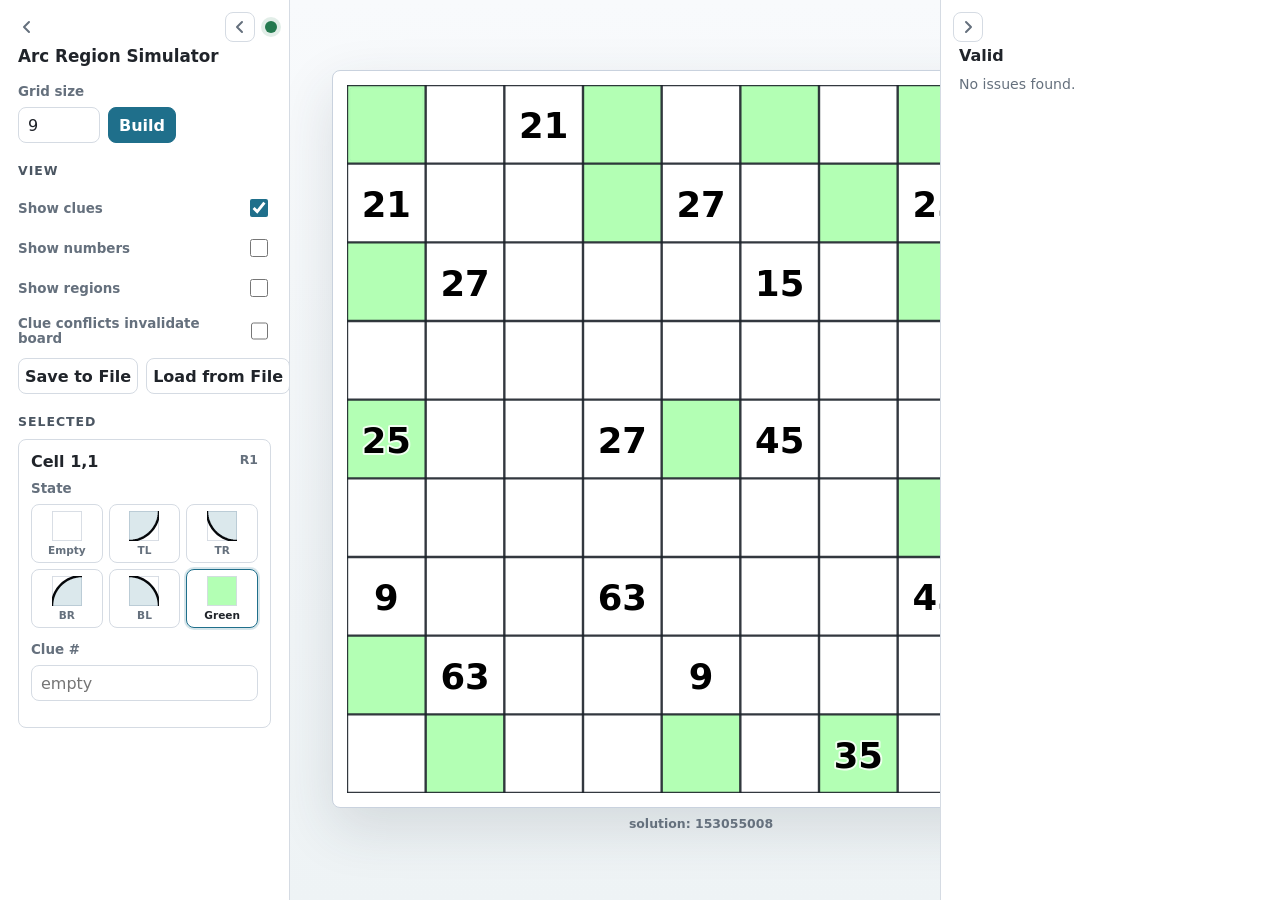
==== 05_26_arch_madness/arch_madness.html @ f351189f "initial" ====
<!doctype html>
<html lang="en">
<head>
  <meta charset="utf-8">
  <meta name="viewport" content="width=device-width, initial-scale=1">
  <title>Arc Region Simulator</title>
  <link rel="stylesheet" href="./arch_madness.css">
</head>
<body>
  <div class="app" id="app">
    <aside class="side left" id="leftPanel">
      <div class="side-bar">
        <a href="index.html" class="back-arrow" aria-label="Back to index">
          <svg viewBox="0 0 16 16" fill="none" stroke="currentColor" stroke-width="2" stroke-linecap="round" stroke-linejoin="round"><polyline points="10,3 5,8 10,13"/></svg>
        </a>
        <button class="collapse-toggle" id="collapseLeft" type="button" aria-label="Collapse left panel">
          <svg viewBox="0 0 16 16" fill="none" stroke="currentColor" stroke-width="2" stroke-linecap="round" stroke-linejoin="round"><polyline points="10,3 5,8 10,13"/></svg>
        </button>
        <span id="statusDot" class="status-dot" aria-hidden="true"></span>
      </div>
      <div class="side-content">
        <div class="brand">
          <h1>Arc Region Simulator</h1>
        </div>

        <section class="control">
          <label for="sizeInput">Grid size</label>
          <div class="row">
            <input id="sizeInput" class="size-input" type="number" min="1" max="30" value="5">
            <button id="resizeButton" class="primary" type="button">Build</button>
          </div>
        </section>

        <section>
          <h2>View</h2>
          <div class="toggle-row">
            <label for="showClues">Show clues</label>
            <input id="showClues" type="checkbox">
          </div>
          <div class="toggle-row">
            <label for="showNumbers">Show numbers</label>
            <input id="showNumbers" type="checkbox">
          </div>
          <div class="toggle-row">
            <label for="showRegions">Show regions</label>
            <input id="showRegions" type="checkbox">
          </div>
          <div class="toggle-row">
            <label for="enforceClues">Clue conflicts invalidate board</label>
            <input id="enforceClues" type="checkbox">
          </div>
          <div class="button-stack">
            <button id="saveFile" type="button">Save to File</button>
            <button id="loadFile" type="button">Load from File</button>
          </div>
          <input id="loadFileInput" type="file" accept=".arcboard" hidden>
        </section>

        <section>
          <h2>Selected</h2>
          <div class="selected-card">
            <div class="selected-title">
              <span id="selectedName">Cell</span>
              <span id="selectedRegion" class="cell-chip">R-</span>
            </div>
            <div class="control">
              <label>State</label>
              <div id="statePicker" class="state-picker"></div>
            </div>
            <div class="control">
              <label for="selectedClueInput">Clue #</label>
              <input id="selectedClueInput" type="number" step="1" placeholder="empty">
            </div>
          </div>
        </section>
      </div>
    </aside>

    <main class="board-shell">
      <div class="board-wrap">
        <div class="board-frame">
          <svg id="gridSvg" role="img" aria-label="Arc puzzle grid"></svg>
        </div>
        <div id="solution" class="solution"></div>
      </div>
    </main>

    <aside class="side right" id="rightPanel">
      <div class="side-bar">
        <button class="collapse-toggle" id="collapseRight" type="button" aria-label="Collapse right panel">
          <svg viewBox="0 0 16 16" fill="none" stroke="currentColor" stroke-width="2" stroke-linecap="round" stroke-linejoin="round"><polyline points="6,3 11,8 6,13"/></svg>
        </button>
      </div>
      <div class="side-content">
        <section>
          <div class="status-line">
            <span id="statusWord" class="status-word">Not valid</span>
            <span id="regionCount" class="summary">0 regions</span>
          </div>
          <div id="statusSummary" class="summary"></div>
          <div id="issueList" class="issue-list"></div>
        </section>

        <section id="regionsPanel">
          <h2>Regions</h2>
          <div id="regionList" class="region-list"></div>
        </section>
      </div>
    </aside>
  </div>

  <div id="winModal" class="win-modal" hidden>
    <div class="win-box">
      <h2 class="win-title">Congratulations!</h2>
      <p class="win-sub">you're the best :)</p>
      <a class="win-cta" href="arch_madness.html" id="winCta">
        now take on the real thing
        <svg viewBox="0 0 16 16" fill="none" stroke="currentColor" stroke-width="2" stroke-linecap="round" stroke-linejoin="round"><polyline points="6,3 11,8 6,13"/></svg>
      </a>
    </div>
  </div>

  <script src="./arch_madness.js"></script>
</body>
</html>
---- 05_26_arch_madness/arch_madness.css ----
:root {
  color-scheme: light;
  --ink: #20242a;
  --muted: #65707d;
  --line: #d5dbe3;
  --panel: #ffffff;
  --wash: #f4f6f8;
  --accent: #1f6f8b;
  --accent-strong: #15536a;
  --bad: #b73434;
  --good: #24794f;
  --green: #8fcb90;
  --green-dark: #0d5d35;
  --cell-line: #1d232b;
  --rail: 48px;

  /* ---- Board presentation — tweak these freely (also editable in devtools) ---- */
  --cell-empty: #ffffff;                          /* white (unscored) cell fill */
  --arc-color: #05070a;                           /* arc curve stroke */
  --green-fill: #b3ffb4;                          /* green cell, regions off */
  --green-fill-regions: rgba(22, 130, 77, 0.58);  /* green cell, regions on */

  --arc-disk-tint: rgba(31, 111, 139, 0.16);      /* arc disk tint in state previews */

  --cell-label-size: 0.05ex;                      /* board number size (1 = one cell) */
  --label-grey: rgba(0, 0, 0, 1);           /* default number — the hint, or computed score */
  --label-match: #1a9b54;                         /* green when the region matches the hint */
  --label-wrong: #caa500;                         /* yellow when "invalidates" is on and unmet */

  --label-outline: rgba(255, 255, 255, 0.8);      /* halo/outline behind numbers */
  --label-outline-size: 0.05;                     /* halo/outline thickness (1 = one cell) */
  --label-wrong-outline: rgba(40, 33, 0, 0.5);    /* darker halo so yellow stays readable */

  /* region fill palette, cycled by region index */
  --region-0: #f1a25d;
  --region-1: #81bf76;
  --region-2: #6da7df;
  --region-3: #e47795;
  --region-4: #b49adf;
  --region-5: #d8ca5c;
  --region-6: #62bdb6;
  --region-7: #ed7f68;
  --region-8: #8db36a;
  --region-9: #9aa4e8;
  --region-10: #d99fcb;
  --region-11: #70b486;

  font-family:
    Inter, ui-sans-serif, system-ui, -apple-system, BlinkMacSystemFont, "Segoe UI",
    sans-serif;
}

* {
  box-sizing: border-box;
}

body {
  margin: 0;
  min-height: 100vh;
  color: var(--ink);
  background:
    linear-gradient(180deg, #f8fafc 0%, #eef3f5 100%);
}

.app {
  display: grid;
  grid-template-columns: minmax(240px, 290px) minmax(320px, 1fr) minmax(270px, 340px);
  min-height: 100vh;
}

.app.left-collapsed {
  grid-template-columns: var(--rail) minmax(320px, 1fr) minmax(270px, 340px);
}

.app.right-collapsed {
  grid-template-columns: minmax(240px, 290px) minmax(320px, 1fr) var(--rail);
}

.app.left-collapsed.right-collapsed {
  grid-template-columns: var(--rail) minmax(320px, 1fr) var(--rail);
}

.side {
  background: var(--panel);
  border-color: var(--line);
  overflow: auto;
  position: relative;
}

.side-content {
  padding: 4px 18px 18px;
}

.side-bar {
  display: flex;
  align-items: center;
  padding: 12px 12px 0;
}

.left .side-bar {
  justify-content: flex-end;
  gap: 10px;
}

.back-arrow {
  color: var(--muted);
  display: flex;
  align-items: center;
  justify-content: center;
  width: 30px;
  height: 30px;
  flex-shrink: 0;
  margin-right: auto;
}

.back-arrow:hover { color: var(--accent); }
.back-arrow svg { width: 16px; height: 16px; }

.app.left-collapsed .left .side-bar {
  flex-direction: column;
  align-items: center;
  justify-content: flex-start;
  padding: 12px 0;
  gap: 10px;
}

.right .side-bar {
  justify-content: flex-start;
}

.collapse-toggle {
  width: 30px;
  min-height: 30px;
  padding: 0;
  display: flex;
  align-items: center;
  justify-content: center;
  flex-shrink: 0;
  color: var(--muted);
}

.collapse-toggle svg {
  width: 16px;
  height: 16px;
  transition: transform 140ms ease;
}

.left  .collapse-toggle.collapsed svg { transform: scaleX(-1); }
.right .collapse-toggle.collapsed svg { transform: scaleX(-1); }

.app.left-collapsed .left .side-content,
.app.right-collapsed .right .side-content {
  display: none;
}

.app.left-collapsed .left .side-bar,
.app.right-collapsed .right .side-bar {
  padding: 12px 9px;
}

.left {
  border-right: 1px solid var(--line);
}

.right {
  border-left: 1px solid var(--line);
}

.brand {
  display: flex;
  align-items: center;
  justify-content: space-between;
  gap: 12px;
  margin-bottom: 18px;
}

h1 {
  margin: 0;
  font-size: 1.05rem;
  font-weight: 760;
  letter-spacing: 0;
}

h2 {
  margin: 20px 0 10px;
  font-size: 0.78rem;
  font-weight: 760;
  letter-spacing: 0.08em;
  text-transform: uppercase;
  color: #4b5662;
}

.status-dot {
  width: 12px;
  height: 12px;
  border-radius: 50%;
  background: var(--bad);
  box-shadow: 0 0 0 4px rgba(183, 52, 52, 0.13);
  flex: 0 0 auto;
}

.status-dot.valid {
  background: var(--good);
  box-shadow: 0 0 0 4px rgba(36, 121, 79, 0.13);
}

.control {
  display: grid;
  gap: 8px;
  margin-bottom: 14px;
}

.row {
  display: flex;
  align-items: center;
  gap: 8px;
}

label {
  font-size: 0.84rem;
  color: var(--muted);
  font-weight: 650;
}

input[type="number"],
input[type="text"],
select {
  width: 100%;
  min-height: 36px;
  border: 1px solid var(--line);
  border-radius: 8px;
  padding: 7px 9px;
  color: var(--ink);
  background: #fff;
  font: inherit;
  outline: none;
}

input[type="number"]:focus,
input[type="text"]:focus,
select:focus {
  border-color: var(--accent);
  box-shadow: 0 0 0 3px rgba(31, 111, 139, 0.13);
}

.size-input {
  max-width: 82px;
}

button {
  min-height: 36px;
  border: 1px solid var(--line);
  border-radius: 8px;
  padding: 7px 10px;
  color: var(--ink);
  background: #fff;
  font: inherit;
  font-weight: 690;
  cursor: pointer;
  transition: 140ms ease;
  transition-property: background, border-color, color, transform;
}

button:hover {
  border-color: #aeb8c5;
  background: #f8fafb;
}

button:active {
  transform: translateY(1px);
}

button.primary {
  color: #fff;
  background: var(--accent);
  border-color: var(--accent);
}

button.primary:hover {
  background: var(--accent-strong);
  border-color: var(--accent-strong);
}

.toggle-row {
  display: flex;
  align-items: center;
  justify-content: space-between;
  gap: 10px;
  min-height: 38px;
  padding: 8px 0;
}

.toggle-row input {
  width: 18px;
  height: 18px;
  accent-color: var(--accent);
}

.button-stack {
  display: grid;
  grid-template-columns: 1fr 1fr;
  gap: 8px;
  margin-top: 4px;
}

.button-stack button {
  padding: 7px 6px;
  white-space: nowrap;
}

.selected-card,
.region-card,
.issue {
  border: 1px solid var(--line);
  border-radius: 8px;
  background: #fff;
}

.selected-card {
  padding: 12px;
}

.selected-title {
  display: flex;
  justify-content: space-between;
  gap: 8px;
  margin-bottom: 10px;
  font-weight: 760;
}

.cell-chip {
  color: var(--muted);
  font-weight: 720;
  font-size: 0.78rem;
}

.board-shell {
  position: relative;
  display: grid;
  place-items: center;
  padding: clamp(18px, 4vw, 42px);
  min-width: 0;
  overflow: auto;
}

.board-wrap {
  display: flex;
  flex-direction: column;
  align-items: center;
  gap: 8px;
}

.board-frame {
  width: min(82vmin, 900px);
  max-width: 100%;
  aspect-ratio: 1;
  background: #ffffff;
  border: 1px solid #c9d2de;
  border-radius: 8px;
  box-shadow: 0 20px 55px rgba(40, 54, 70, 0.14);
  padding: clamp(8px, 1.3vw, 14px);
}

#gridSvg {
  width: 100%;
  height: 100%;
  display: block;
  touch-action: manipulation;
  user-select: none;
}

.solution {
  font-size: 0.78rem;
  font-weight: 700;
  color: var(--muted);
  white-space: nowrap;
}

.solution.invalid {
  color: var(--bad);
}

.solution.solved {
  color: var(--good);
  font-weight: 800;
}

.cell-shape,
.green-overlay,
.grid-line,
.cell-hit,
.select-outline,
.issue-outline {
  vector-effect: non-scaling-stroke;
}

.cell-hit {
  fill: transparent;
  cursor: pointer;
}

.cell-hit:hover + .hover-outline {
  opacity: 1;
}

.grid-line {
  stroke: var(--cell-line);
  stroke-width: 2.4;
  opacity: 0.9;
  pointer-events: none;
}

.arc-stroke {
  vector-effect: none;
  fill: none;
  stroke: var(--arc-color);
  stroke-width: 0.14;
  stroke-linecap: round;
  pointer-events: none;
}

.arc-stroke.dangling {
  stroke: var(--bad);
  stroke-width: 0.17;
  stroke-dasharray: 0.16 0.09;
}

.green-overlay {
  fill: var(--green-fill);
}

#gridSvg.show-regions .green-overlay {
  fill: var(--green-fill-regions);
}

.cell-label {
  fill: var(--label-grey);
  font-size: var(--cell-label-size);
  paint-order: stroke;
  stroke: var(--label-outline);
  stroke-width: var(--label-outline-size);
  stroke-linejoin: round;
  text-anchor: middle;
  dominant-baseline: central;
  font-weight: 700;
  pointer-events: none;
  user-select: none;
}

.cell-label.match {
  fill: var(--label-match);
  font-weight: 860;
}

.cell-label.wrong {
  fill: var(--label-wrong);
  font-weight: 820;
  stroke: var(--label-wrong-outline);
}

.select-outline {
  fill: none;
  stroke: #0e5f7b;
  stroke-width: 0.055;
  pointer-events: none;
}

.issue-outline {
  fill: none;
  stroke: var(--bad);
  stroke-width: 0.044;
  stroke-dasharray: 0.09 0.05;
  pointer-events: none;
}

.state-picker {
  display: grid;
  grid-template-columns: repeat(3, 1fr);
  gap: 6px;
}

.state-option {
  display: grid;
  place-items: center;
  gap: 3px;
  min-height: auto;
  padding: 6px 3px;
  font-size: 0.66rem;
  font-weight: 720;
  color: var(--muted);
}

.state-option.active {
  border-color: var(--accent);
  color: var(--ink);
  box-shadow: 0 0 0 2px rgba(31, 111, 139, 0.18);
}

.cell-preview {
  width: 30px;
  height: 30px;
  display: block;
}

.preview-cell {
  stroke: var(--line);
  stroke-width: 0.06;
}

.preview-disk {
  fill: var(--arc-disk-tint);
}

.preview-arc {
  fill: none;
  stroke: var(--arc-color);
  stroke-width: 0.08;
  stroke-linecap: round;
}

.hover-outline {
  fill: none;
  stroke: #111821;
  stroke-width: 0.03;
  opacity: 0;
  pointer-events: none;
}

.status-line {
  display: flex;
  align-items: center;
  justify-content: space-between;
  gap: 12px;
  margin-bottom: 10px;
}

.status-word {
  font-weight: 810;
  font-size: 1rem;
}

.summary {
  color: var(--muted);
  font-size: 0.88rem;
  line-height: 1.4;
}

.issue-list {
  display: grid;
  gap: 8px;
  margin-top: 10px;
}

.issue {
  padding: 9px 10px;
  border-color: rgba(183, 52, 52, 0.3);
  background: #fff8f8;
  color: #6e2424;
  font-size: 0.84rem;
  line-height: 1.35;
}

.region-list {
  display: grid;
  gap: 8px;
  margin-top: 10px;
}

.region-card {
  display: grid;
  grid-template-columns: 12px 1fr;
  gap: 10px;
  padding: 10px;
}

.swatch {
  width: 12px;
  border-radius: 4px;
  min-height: 100%;
}

.region-head {
  display: flex;
  align-items: baseline;
  justify-content: space-between;
  gap: 8px;
  margin-bottom: 5px;
  font-weight: 790;
}

.region-score {
  color: var(--accent-strong);
  font-size: 0.86rem;
  white-space: nowrap;
}

.metric-grid {
  display: grid;
  grid-template-columns: 1fr 1fr;
  gap: 4px 12px;
  color: var(--muted);
  font-size: 0.82rem;
  line-height: 1.35;
}

.metric-grid strong {
  color: var(--ink);
  font-weight: 740;
}

.empty-note {
  color: var(--muted);
  font-size: 0.88rem;
  padding: 10px 0;
}

@media (min-width: 1021px) {
  .app {
    height: 100vh;
  }

  .side,
  .board-shell {
    min-height: 0;
  }
}

@media (max-width: 1020px) {
  .app {
    grid-template-columns: 260px minmax(320px, 1fr);
  }

  .right {
    grid-column: 1 / -1;
    border-left: 0;
    border-top: 1px solid var(--line);
    max-height: 42vh;
  }
}

@media (max-width: 720px) {
  .app {
    display: block;
  }

  .left,
  .right {
    border: 0;
    border-bottom: 1px solid var(--line);
  }

  .board-shell {
    min-height: 58vh;
  }

  .board-frame {
    width: min(94vw, 94vh);
  }
}

/* ---- Win modal ---- */
@keyframes win-fade {
  from { opacity: 0; }
  to   { opacity: 1; }
}

.win-modal {
  position: fixed;
  inset: 0;
  display: flex;
  align-items: center;
  justify-content: center;
  z-index: 1000;
  animation: win-fade 1.8s ease both;
}

.win-modal[hidden] { display: none; }

.win-box {
  background: rgba(180, 255, 185, 0.55);
  border-radius: 20px;
  padding: 48px 52px 40px;
  text-align: center;
  display: flex;
  flex-direction: column;
  align-items: center;
  gap: 10px;
}

.win-title {
  margin: 0;
  font-size: 2.8rem;
  font-weight: 860;
  letter-spacing: -0.02em;
  color: #0d3d1a;
}

.win-sub {
  margin: 0;
  font-size: 1.15rem;
  color: #1a5c2a;
  font-weight: 500;
}

.win-cta {
  margin-top: 24px;
  display: inline-flex;
  align-items: center;
  gap: 6px;
  padding: 13px 24px;
  background: rgba(22, 130, 77, 0.75);
  color: #fff;
  border-radius: 10px;
  text-decoration: none;
  font-size: 0.97rem;
  font-weight: 700;
  transition: background 140ms ease;
}

.win-cta svg {
  width: 16px;
  height: 16px;
  flex-shrink: 0;
}

.win-cta:hover {
  background: rgba(22, 130, 77, 0.95);
}
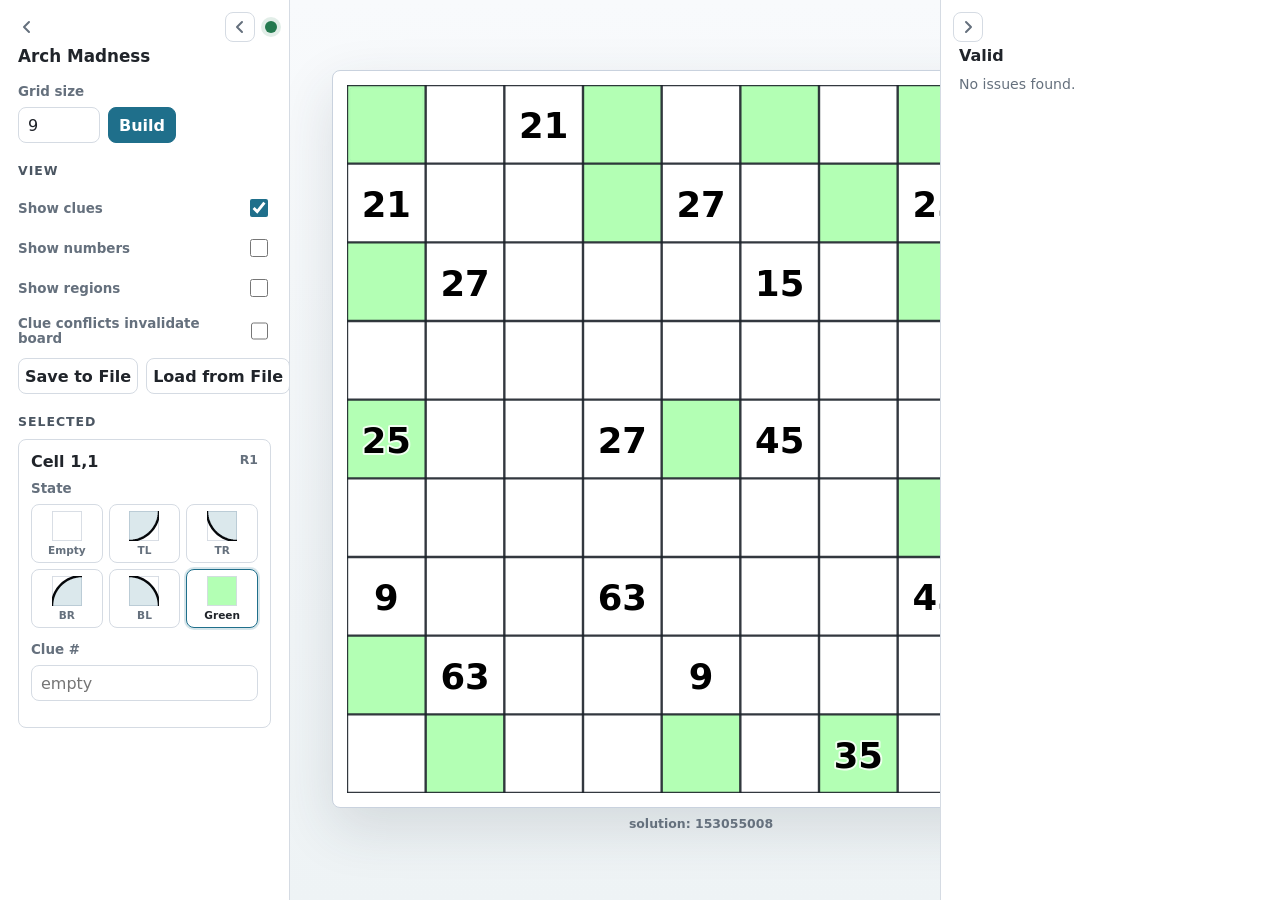
==== commit 30f38472: "small fixes" ====
--- a/05_26_arch_madness/arch_madness.html
+++ b/05_26_arch_madness/arch_madness.html
@@ -3,7 +3,7 @@
 <head>
   <meta charset="utf-8">
   <meta name="viewport" content="width=device-width, initial-scale=1">
-  <title>Arc Region Simulator</title>
+  <title>Arch Madness</title>
   <link rel="stylesheet" href="./arch_madness.css">
 </head>
 <body>
@@ -20,7 +20,7 @@
       </div>
       <div class="side-content">
         <div class="brand">
-          <h1>Arc Region Simulator</h1>
+          <h1>Arch Madness</h1>
         </div>
 
         <section class="control">
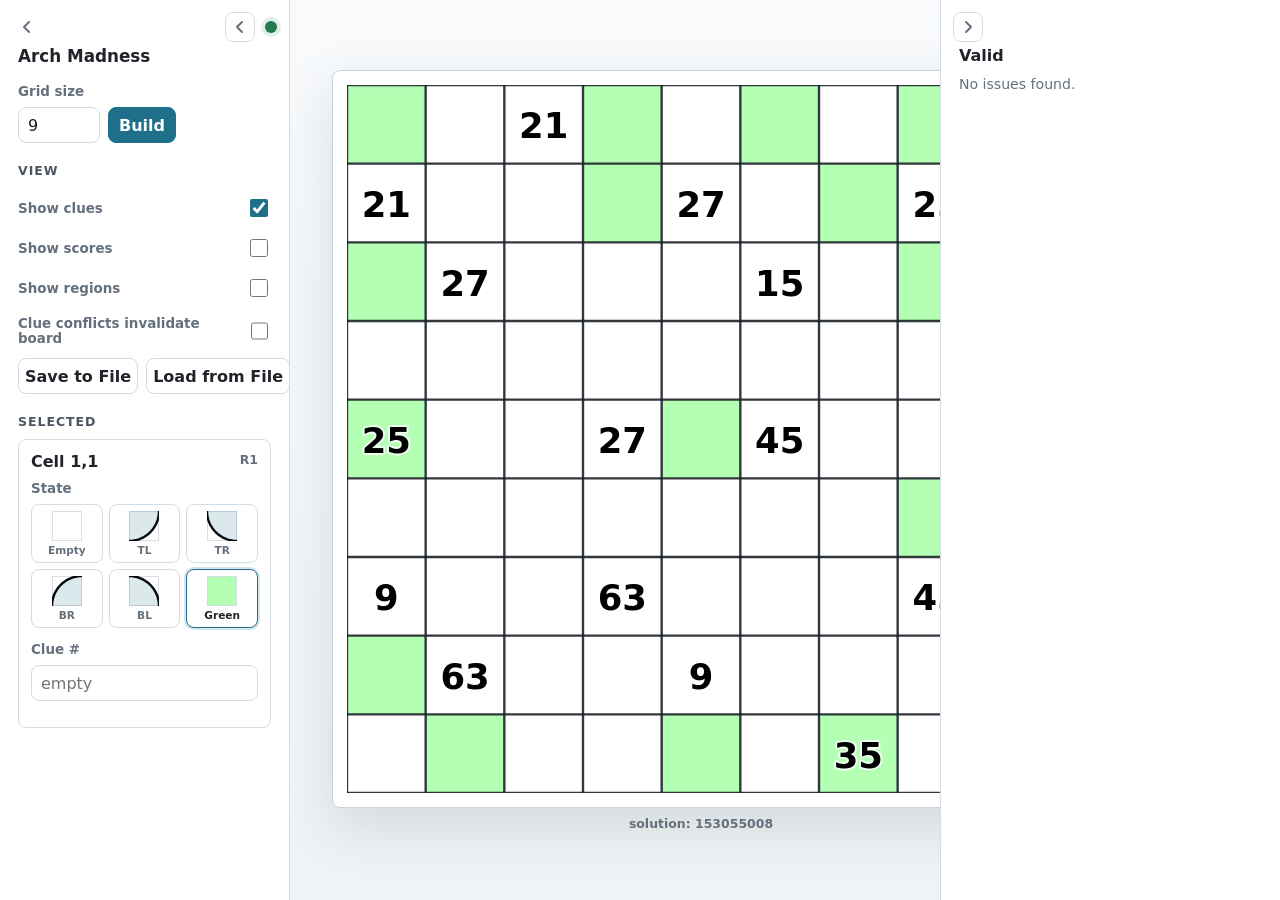
==== commit b6fc81e5: "consistent wording (numbers -> scores)" ====
--- a/05_26_arch_madness/arch_madness.html
+++ b/05_26_arch_madness/arch_madness.html
@@ -38,8 +38,8 @@
             <input id="showClues" type="checkbox">
           </div>
           <div class="toggle-row">
-            <label for="showNumbers">Show numbers</label>
-            <input id="showNumbers" type="checkbox">
+            <label for="showScores">Show scores</label>
+            <input id="showScores" type="checkbox">
           </div>
           <div class="toggle-row">
             <label for="showRegions">Show regions</label>
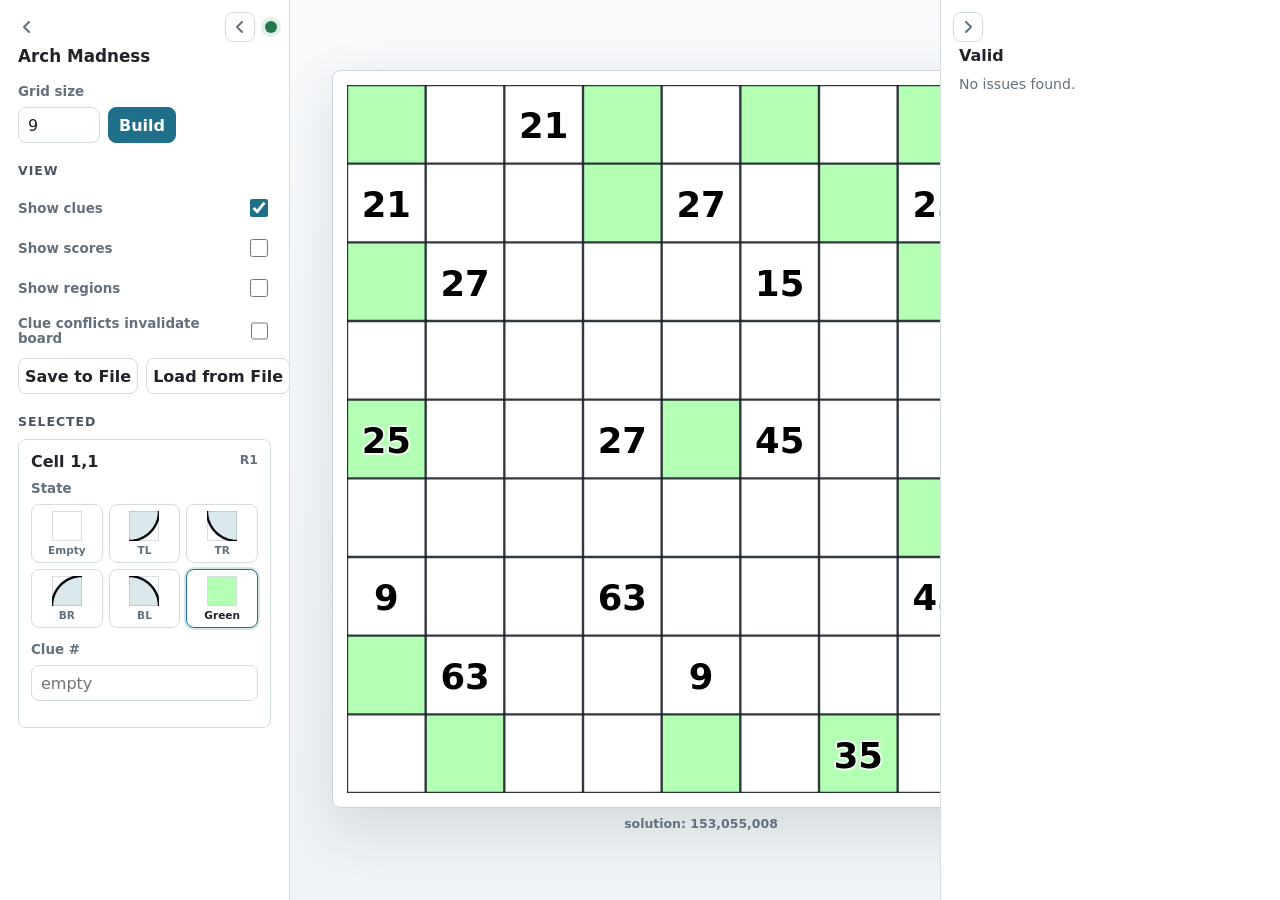
==== commit de4ac80d: "small fix 2" ====
--- a/05_26_arch_madness/arch_madness.html
+++ b/05_26_arch_madness/arch_madness.html
@@ -5,6 +5,7 @@
   <meta name="viewport" content="width=device-width, initial-scale=1">
   <title>Arch Madness</title>
   <link rel="stylesheet" href="./arch_madness.css">
+  <link rel="stylesheet" href="bg_lock.css">
 </head>
 <body>
   <div class="app" id="app">
--- a/05_26_arch_madness/arch_madness.css
+++ b/05_26_arch_madness/arch_madness.css
@@ -54,12 +54,14 @@
   box-sizing: border-box;
 }
 
+html {
+    background: linear-gradient(180deg, #f8fafc 0%, #eef3f5 100%);
+}
+
 body {
   margin: 0;
   min-height: 100vh;
   color: var(--ink);
-  background:
-    linear-gradient(180deg, #f8fafc 0%, #eef3f5 100%);
 }
 
 .app {
@@ -447,6 +449,10 @@
   user-select: none;
 }
 
+#gridSvg.compact-numbers .cell-label {
+  font-size: calc(var(--cell-label-size) / 1.5);
+}
+
 .cell-label.match {
   fill: var(--label-match);
   font-weight: 860;
@@ -656,6 +662,11 @@
   .board-frame {
     width: min(94vw, 94vh);
   }
+
+  /* On mobile the left panel stacks vertically and defaults to collapsed, so
+     flip the toggle arrow direction to match that orientation. */
+  .left .collapse-toggle svg { transform: scaleX(-1); }
+  .left .collapse-toggle.collapsed svg { transform: none; }
 }
 
 /* ---- Win modal ---- */
--- a/05_26_arch_madness/bg_lock.css
+++ b/05_26_arch_madness/bg_lock.css
@@ -0,0 +1,18 @@
+html {
+  background: linear-gradient(180deg, #f8fafc 0%, #eef3f5 100%);
+}
+
+body {
+  margin: 0;
+  min-height: 100dvh;
+  background: transparent;
+}
+
+body::before {
+  content: "";
+  position: fixed;
+  inset: 0;
+  z-index: -1;
+  pointer-events: none;
+  background: linear-gradient(180deg, #f8fafc 0%, #eef3f5 100%);
+}
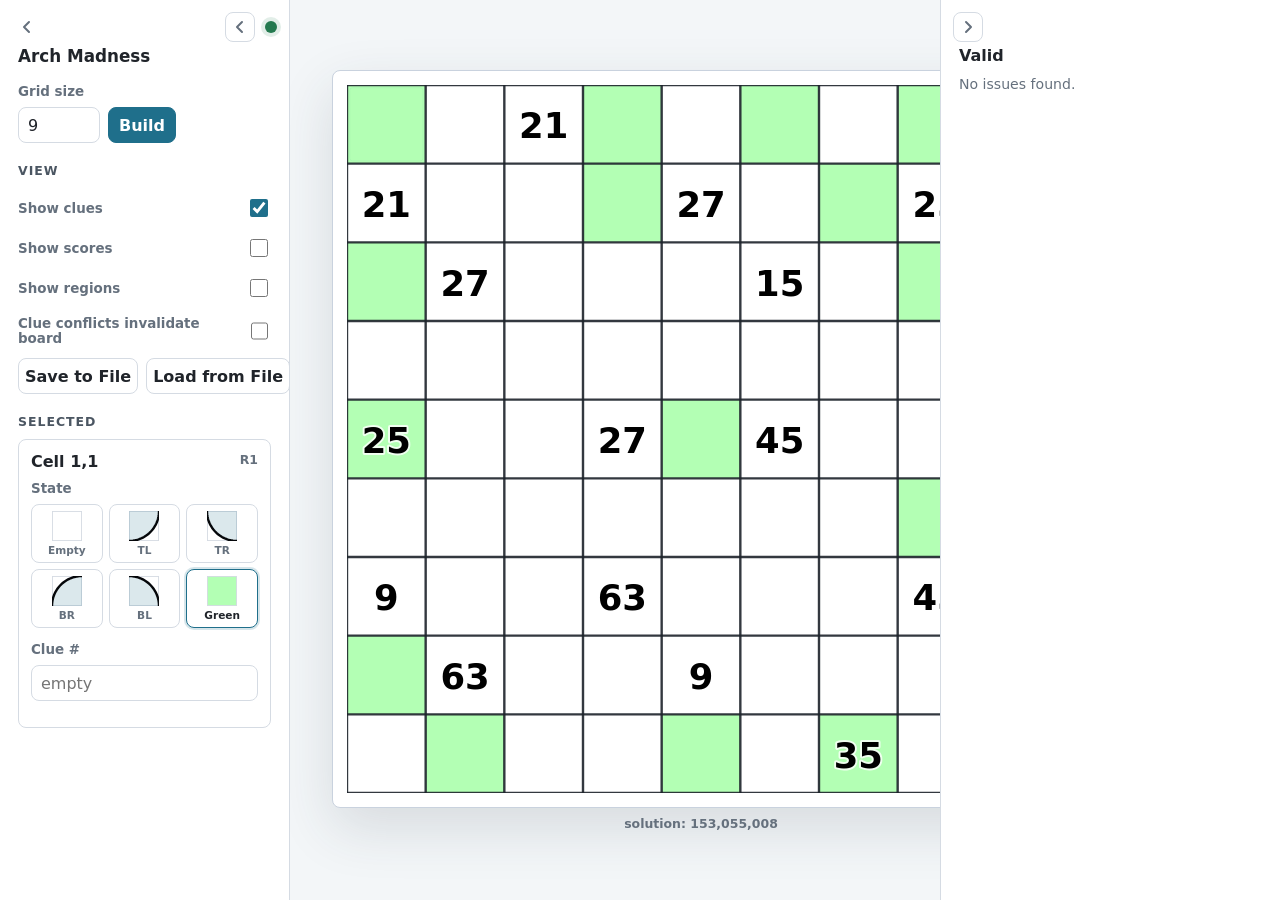
==== commit 1ef02b5f: "replace gradient with solid color" ====
--- a/05_26_arch_madness/arch_madness.html
+++ b/05_26_arch_madness/arch_madness.html
@@ -5,7 +5,6 @@
   <meta name="viewport" content="width=device-width, initial-scale=1">
   <title>Arch Madness</title>
   <link rel="stylesheet" href="./arch_madness.css">
-  <link rel="stylesheet" href="bg_lock.css">
 </head>
 <body>
   <div class="app" id="app">
--- a/05_26_arch_madness/arch_madness.css
+++ b/05_26_arch_madness/arch_madness.css
@@ -55,7 +55,7 @@
 }
 
 html {
-    background: linear-gradient(180deg, #f8fafc 0%, #eef3f5 100%);
+    background: #f3f6f8;
 }
 
 body {
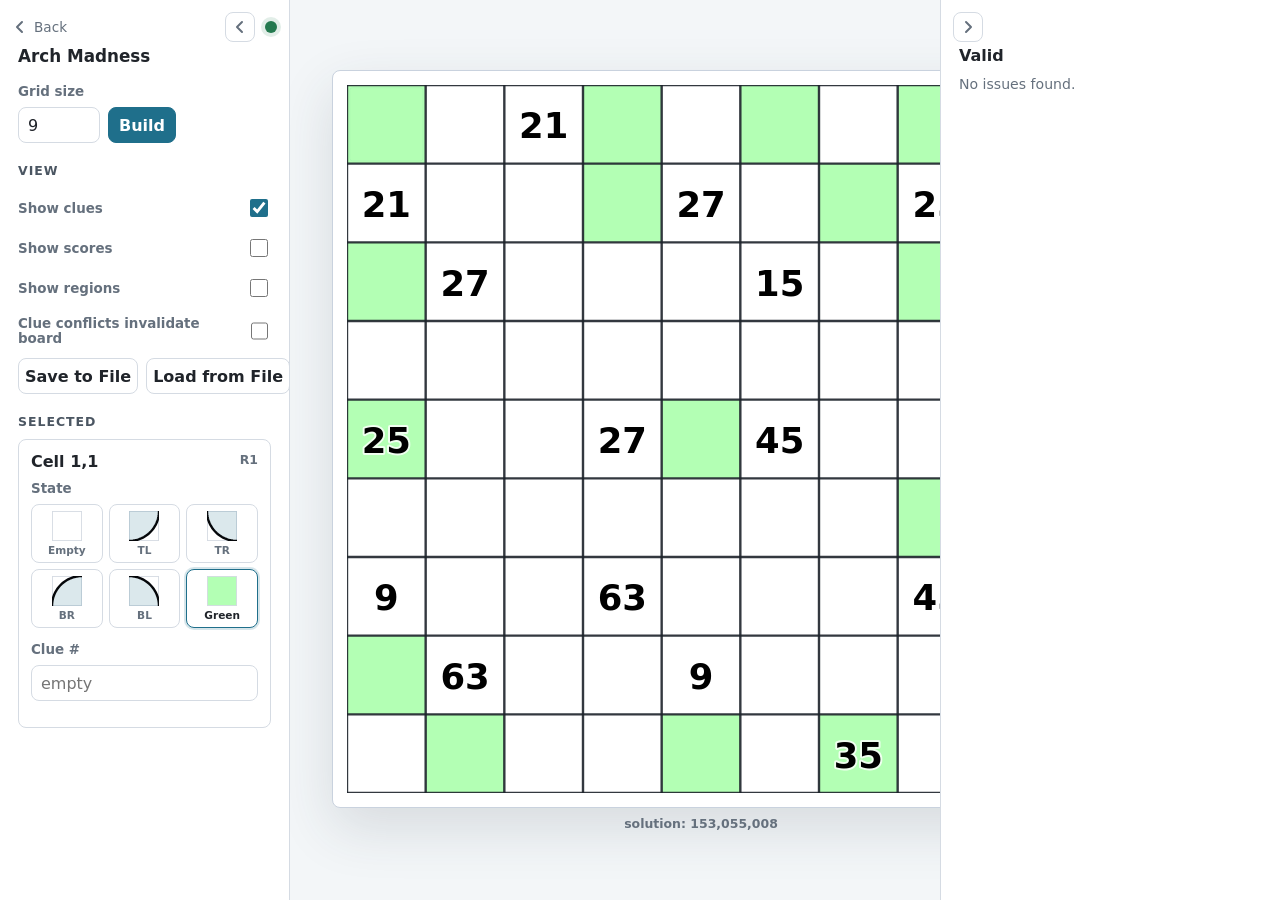
==== commit 977f9bbb: "move index links to left on mobile and add text to back button" ====
--- a/05_26_arch_madness/arch_madness.html
+++ b/05_26_arch_madness/arch_madness.html
@@ -12,6 +12,7 @@
       <div class="side-bar">
         <a href="index.html" class="back-arrow" aria-label="Back to index">
           <svg viewBox="0 0 16 16" fill="none" stroke="currentColor" stroke-width="2" stroke-linecap="round" stroke-linejoin="round"><polyline points="10,3 5,8 10,13"/></svg>
+          <span>Back</span>
         </a>
         <button class="collapse-toggle" id="collapseLeft" type="button" aria-label="Collapse left panel">
           <svg viewBox="0 0 16 16" fill="none" stroke="currentColor" stroke-width="2" stroke-linecap="round" stroke-linejoin="round"><polyline points="10,3 5,8 10,13"/></svg>
--- a/05_26_arch_madness/arch_madness.css
+++ b/05_26_arch_madness/arch_madness.css
@@ -106,17 +106,23 @@
 
 .back-arrow {
   color: var(--muted);
-  display: flex;
+  display: inline-flex;
   align-items: center;
   justify-content: center;
-  width: 30px;
+  gap: 6px;
+  min-width: 30px;
   height: 30px;
   flex-shrink: 0;
   margin-right: auto;
+  font-size: 0.85rem;
+  text-decoration: none;
 }
 
 .back-arrow:hover { color: var(--accent); }
 .back-arrow svg { width: 16px; height: 16px; }
+
+/* Collapsed desktop rail is only 48px wide — show the icon alone there. */
+.app.left-collapsed .left .back-arrow span { display: none; }
 
 .app.left-collapsed .left .side-bar {
   flex-direction: column;
@@ -667,6 +673,9 @@
      flip the toggle arrow direction to match that orientation. */
   .left .collapse-toggle svg { transform: scaleX(-1); }
   .left .collapse-toggle.collapsed svg { transform: none; }
+
+  /* The panel is full-width on mobile even when collapsed, so keep the label. */
+  .app.left-collapsed .left .back-arrow span { display: inline; }
 }
 
 /* ---- Win modal ---- */
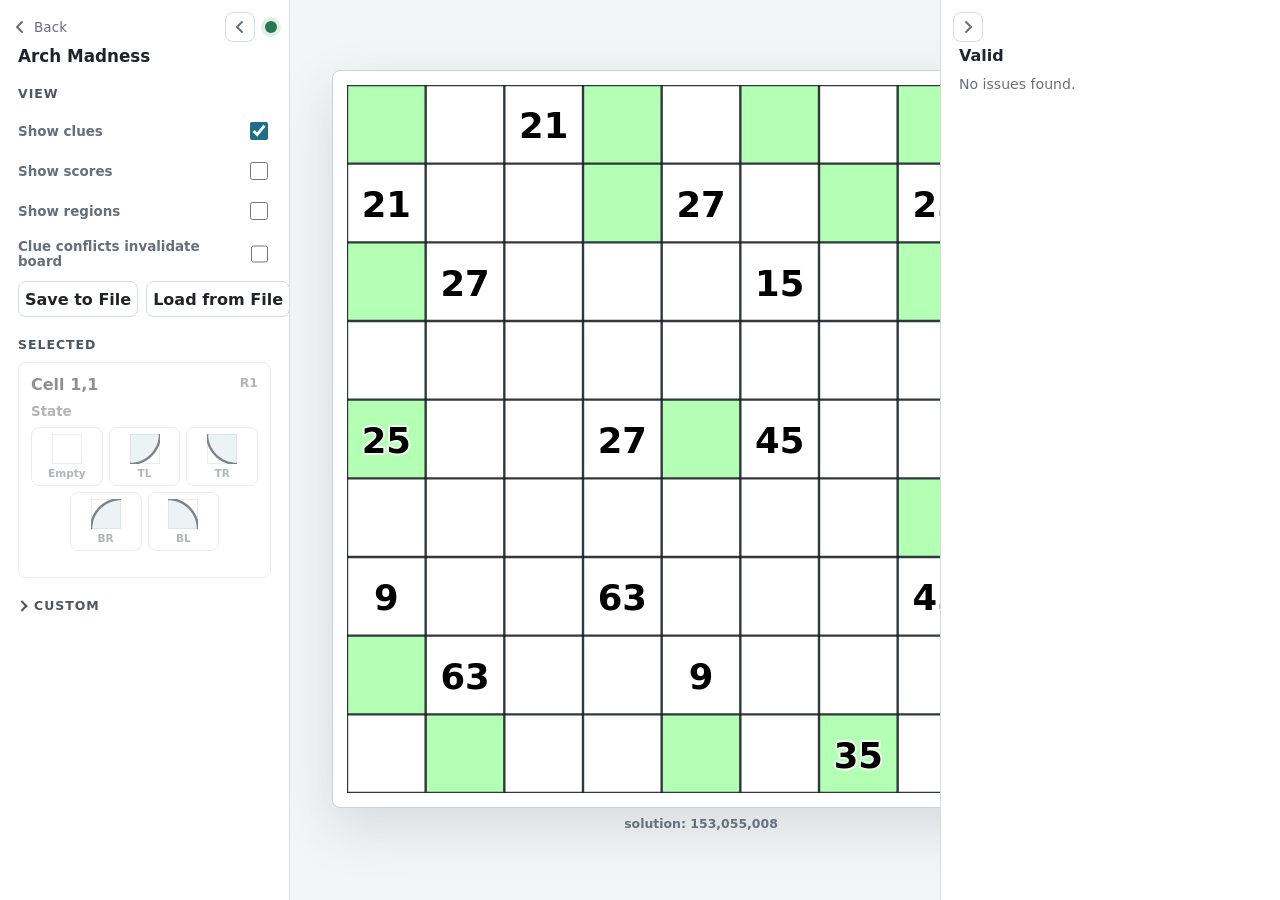
==== commit fc075b0b: "move puzzle-breaking edits to custom menu" ====
--- a/05_26_arch_madness/arch_madness.html
+++ b/05_26_arch_madness/arch_madness.html
@@ -23,14 +23,6 @@
         <div class="brand">
           <h1>Arch Madness</h1>
         </div>
-
-        <section class="control">
-          <label for="sizeInput">Grid size</label>
-          <div class="row">
-            <input id="sizeInput" class="size-input" type="number" min="1" max="30" value="5">
-            <button id="resizeButton" class="primary" type="button">Build</button>
-          </div>
-        </section>
 
         <section>
           <h2>View</h2>
@@ -68,11 +60,34 @@
               <label>State</label>
               <div id="statePicker" class="state-picker"></div>
             </div>
-            <div class="control">
+            <div class="control" id="clueControl">
               <label for="selectedClueInput">Clue #</label>
               <input id="selectedClueInput" type="number" step="1" placeholder="empty">
             </div>
           </div>
+        </section>
+
+        <section>
+          <details class="custom" id="customSection">
+            <summary class="custom-summary">Custom</summary>
+            <div class="custom-body">
+              <div class="control">
+                <label for="sizeInput">Grid size</label>
+                <div class="row">
+                  <input id="sizeInput" class="size-input" type="number" min="1" max="30" value="5">
+                  <button id="resizeButton" class="primary" type="button">Build blank grid</button>
+                </div>
+              </div>
+              <div class="toggle-row">
+                <label for="editClues">Edit clues</label>
+                <input id="editClues" type="checkbox">
+              </div>
+              <div class="toggle-row">
+                <label for="editGreen">Add/remove green squares</label>
+                <input id="editGreen" type="checkbox">
+              </div>
+            </div>
+          </details>
         </section>
       </div>
     </aside>
@@ -115,7 +130,7 @@
       <h2 class="win-title">Congratulations!</h2>
       <p class="win-sub">you're the best :)</p>
       <a class="win-cta" href="arch_madness.html" id="winCta">
-        now take on the real thing
+        now take on the real challenge
         <svg viewBox="0 0 16 16" fill="none" stroke="currentColor" stroke-width="2" stroke-linecap="round" stroke-linejoin="round"><polyline points="6,3 11,8 6,13"/></svg>
       </a>
     </div>
--- a/05_26_arch_madness/arch_madness.css
+++ b/05_26_arch_madness/arch_madness.css
@@ -121,8 +121,8 @@
 .back-arrow:hover { color: var(--accent); }
 .back-arrow svg { width: 16px; height: 16px; }
 
-/* Collapsed desktop rail is only 48px wide — show the icon alone there. */
-.app.left-collapsed .left .back-arrow span { display: none; }
+/* Collapsed desktop rail is only 48px wide — hide the back button entirely. */
+.app.left-collapsed .left .back-arrow { display: none; }
 
 .app.left-collapsed .left .side-bar {
   flex-direction: column;
@@ -196,6 +196,43 @@
   letter-spacing: 0.08em;
   text-transform: uppercase;
   color: #4b5662;
+}
+
+/* Collapsible "Custom" section — summary styled to match the h2 headers. */
+.custom-summary {
+  margin: 20px 0 10px;
+  font-size: 0.78rem;
+  font-weight: 760;
+  letter-spacing: 0.08em;
+  text-transform: uppercase;
+  color: #4b5662;
+  cursor: pointer;
+  list-style: none;
+  user-select: none;
+  display: flex;
+  align-items: center;
+  gap: 8px;
+}
+
+.custom-summary::-webkit-details-marker { display: none; }
+
+.custom-summary::before {
+  content: "";
+  width: 6px;
+  height: 6px;
+  border-right: 2px solid currentColor;
+  border-bottom: 2px solid currentColor;
+  transform: rotate(-45deg);
+  transition: transform 140ms ease;
+}
+
+.custom[open] .custom-summary::before {
+  transform: rotate(45deg);
+}
+
+.custom-body {
+  display: grid;
+  gap: 4px;
 }
 
 .status-dot {
@@ -328,6 +365,12 @@
   padding: 12px;
 }
 
+/* Green cells are locked unless green editing is on — grey out and disable. */
+.selected-card.locked {
+  opacity: 0.5;
+  pointer-events: none;
+}
+
 .selected-title {
   display: flex;
   justify-content: space-between;
@@ -486,12 +529,15 @@
 }
 
 .state-picker {
-  display: grid;
-  grid-template-columns: repeat(3, 1fr);
+  display: flex;
+  flex-wrap: wrap;
+  justify-content: center;
   gap: 6px;
 }
 
 .state-option {
+  /* 3 per row; a partial last row (e.g. when green is hidden) stays centered. */
+  flex: 0 0 calc((100% - 12px) / 3);
   display: grid;
   place-items: center;
   gap: 3px;
@@ -674,8 +720,8 @@
   .left .collapse-toggle svg { transform: scaleX(-1); }
   .left .collapse-toggle.collapsed svg { transform: none; }
 
-  /* The panel is full-width on mobile even when collapsed, so keep the label. */
-  .app.left-collapsed .left .back-arrow span { display: inline; }
+  /* The panel is full-width on mobile even when collapsed, so keep the button. */
+  .app.left-collapsed .left .back-arrow { display: inline-flex; }
 }
 
 /* ---- Win modal ---- */
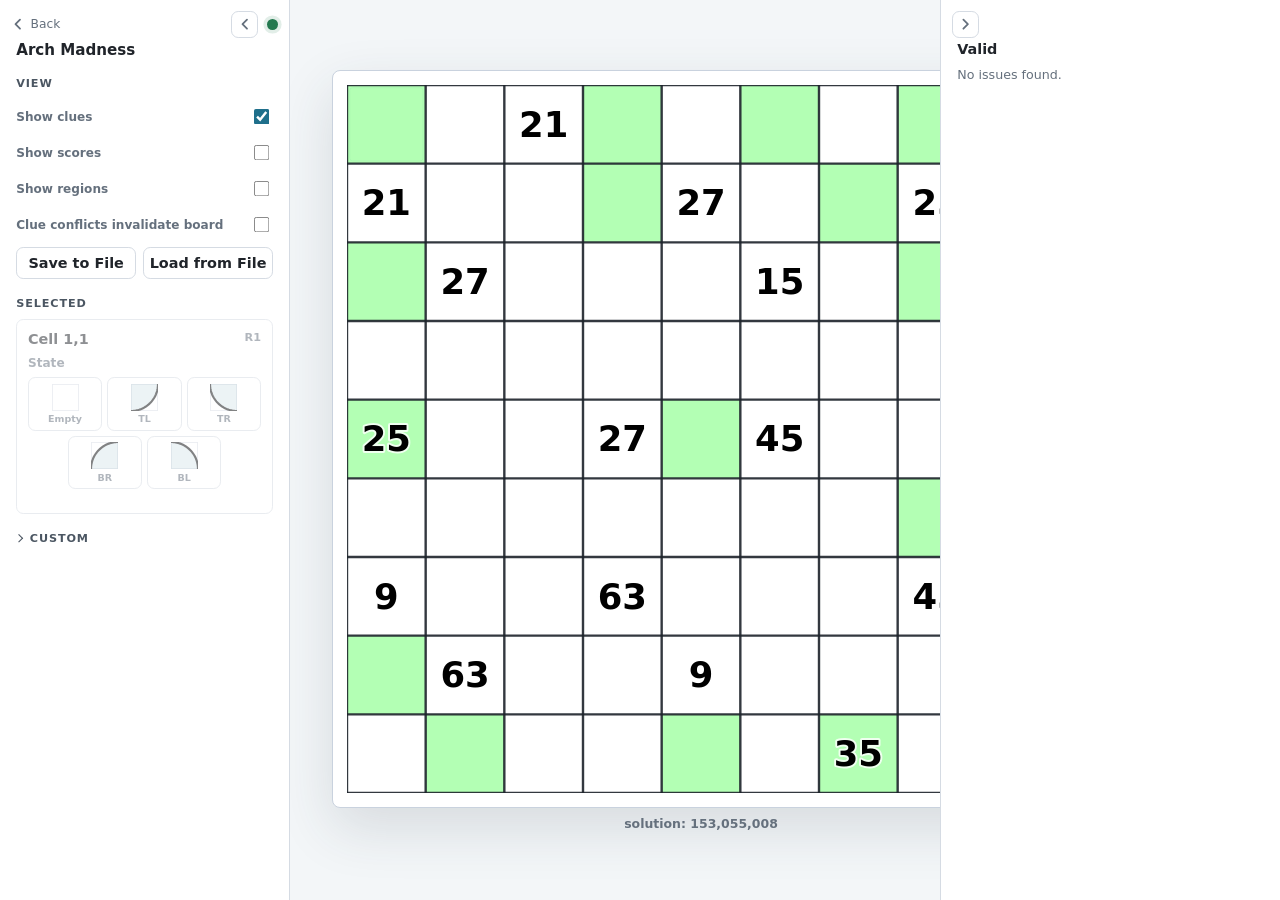
==== commit 7440c261: "swap checkbox order in custom menu" ====
--- a/05_26_arch_madness/arch_madness.html
+++ b/05_26_arch_madness/arch_madness.html
@@ -79,12 +79,12 @@
                 </div>
               </div>
               <div class="toggle-row">
+                <label for="editGreen">Add/remove green squares</label>
+                <input id="editGreen" type="checkbox">
+              </div>
+              <div class="toggle-row">
                 <label for="editClues">Edit clues</label>
                 <input id="editClues" type="checkbox">
-              </div>
-              <div class="toggle-row">
-                <label for="editGreen">Add/remove green squares</label>
-                <input id="editGreen" type="checkbox">
               </div>
             </div>
           </details>
--- a/05_26_arch_madness/arch_madness.css
+++ b/05_26_arch_madness/arch_madness.css
@@ -87,6 +87,8 @@
   border-color: var(--line);
   overflow: auto;
   position: relative;
+  /* Scale the side panels down ~10%, like Chrome's ctrl+-. */
+  zoom: 0.9;
 }
 
 .side-content {
@@ -492,7 +494,6 @@
   stroke-width: var(--label-outline-size);
   stroke-linejoin: round;
   text-anchor: middle;
-  dominant-baseline: central;
   font-weight: 700;
   pointer-events: none;
   user-select: none;
